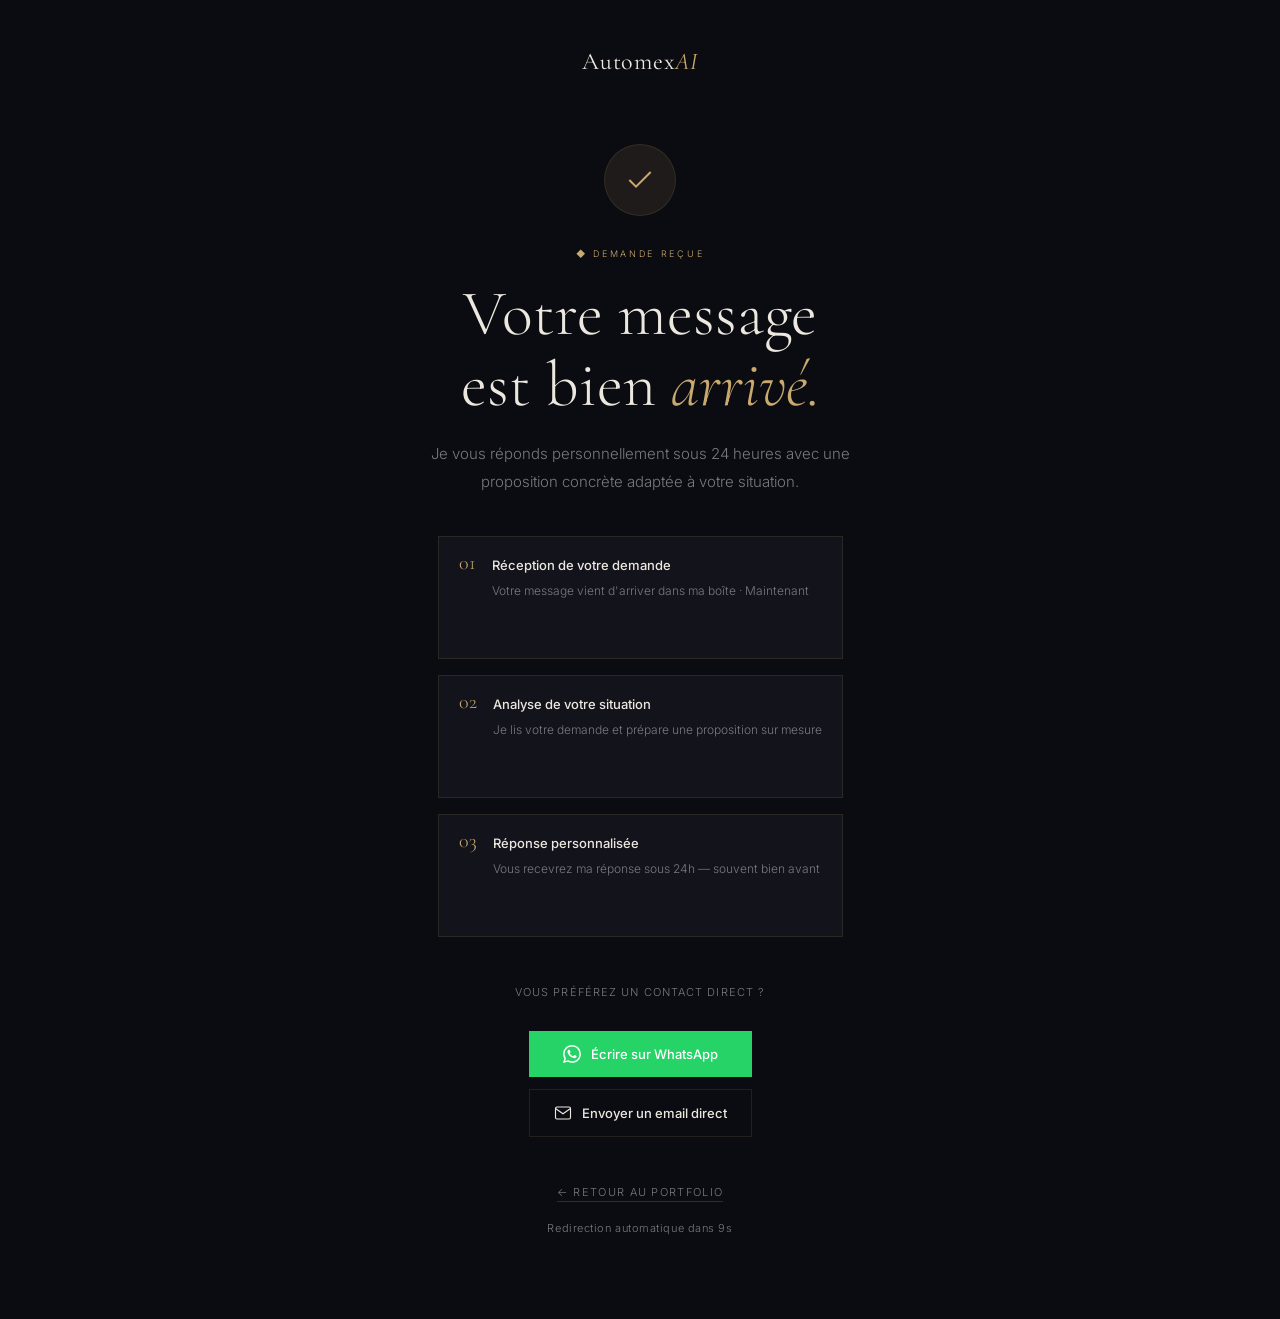
==== merci.html @ 5671d288 "Page merci + WhatsApp flottant + contacts directs" ====
<!DOCTYPE html>
<html lang="fr">
<head>
<meta charset="UTF-8"/>
<meta name="viewport" content="width=device-width, initial-scale=1.0"/>
<title>Demande reçue — Automex-AI</title>
<link rel="preconnect" href="https://fonts.googleapis.com"/>
<link href="https://fonts.googleapis.com/css2?family=Cormorant+Garamond:ital,wght@0,300;0,400;0,600;1,300;1,400;1,600&family=Inter:wght@300;400;500&display=swap" rel="stylesheet"/>
<style>
:root{
  --ink:#0B0C11;--ink2:#13141B;--ink3:#1C1D26;
  --parch:#EDE8DF;--parch2:#D8D2C6;
  --gold:#C9A96E;--gold3:#E8C98E;
  --muted:#7A7880;--border:rgba(201,169,110,0.12);
  --ff-ser:'Cormorant Garamond',Georgia,serif;
  --ff-body:'Inter',system-ui,sans-serif;
}
*{box-sizing:border-box;margin:0;padding:0}
body{
  background:var(--ink);color:var(--parch);
  font-family:var(--ff-body);font-weight:300;
  min-height:100vh;display:flex;flex-direction:column;
  align-items:center;justify-content:center;
  padding:40px 24px;text-align:center;
}
.logo{
  font-family:var(--ff-ser);font-size:24px;font-weight:400;
  color:var(--parch);margin-bottom:60px;letter-spacing:0.03em;
}
.logo em{font-style:italic;color:var(--gold)}
.icon{
  width:72px;height:72px;border-radius:50%;
  background:rgba(201,169,110,0.1);border:1px solid var(--border);
  display:flex;align-items:center;justify-content:center;
  margin:0 auto 32px;
}
.icon svg{color:var(--gold)}
.orn{font-size:9px;letter-spacing:0.3em;text-transform:uppercase;color:var(--gold);margin-bottom:20px;display:block}
h1{
  font-family:var(--ff-ser);font-size:clamp(36px,6vw,64px);
  font-weight:300;line-height:1.1;margin-bottom:20px;
}
h1 em{font-style:italic;color:var(--gold)}
p{font-size:15px;line-height:1.85;color:var(--muted);max-width:480px;margin:0 auto 40px}

.steps{
  display:flex;flex-direction:column;gap:16px;
  max-width:420px;margin:0 auto 48px;text-align:left;
}
.step{
  display:flex;gap:16px;align-items:flex-start;
  background:var(--ink2);border:1px solid var(--border);
  padding:16px 20px;
}
.step-num{
  font-family:var(--ff-ser);font-size:20px;font-weight:300;
  color:var(--gold);line-height:1;flex-shrink:0;
}
.step-text p:first-child{
  font-size:13px;font-weight:500;color:var(--parch);margin-bottom:3px;
}
.step-text p:last-child{font-size:12px;color:var(--muted)}

.divider{
  display:flex;align-items:center;gap:16px;
  max-width:420px;margin:0 auto 32px;
}
.div-line{flex:1;height:1px;background:var(--border)}
.div-text{font-size:11px;letter-spacing:0.1em;text-transform:uppercase;color:var(--muted)}

.contacts{display:flex;flex-direction:column;gap:12px;max-width:420px;margin:0 auto 48px}
.contact-btn{
  display:flex;align-items:center;justify-content:center;gap:10px;
  padding:14px 24px;font-size:13px;font-weight:500;
  text-decoration:none;transition:all 0.2s;
}
.btn-whatsapp{
  background:#25D366;color:#fff;
}
.btn-whatsapp:hover{background:#1ebe5d}
.btn-email{
  border:1px solid var(--border);color:var(--parch);
}
.btn-email:hover{border-color:var(--gold);color:var(--gold)}

.back{
  font-size:11px;letter-spacing:0.12em;text-transform:uppercase;
  color:var(--muted);text-decoration:none;
  border-bottom:1px solid rgba(201,169,110,0.2);
  padding-bottom:2px;transition:color 0.2s;
}
.back:hover{color:var(--gold)}

/* Auto-redirect countdown */
.countdown{
  font-size:11px;color:var(--muted);margin-top:16px;
  letter-spacing:0.05em;
}
</style>
</head>
<body>

<p class="logo">Automex<em>AI</em></p>

<div class="icon">
  <svg width="32" height="32" viewBox="0 0 24 24" fill="none" stroke="currentColor" stroke-width="1.5">
    <path d="M20 6L9 17l-5-5"/>
  </svg>
</div>

<span class="orn">◆ Demande reçue</span>

<h1>Votre message<br>est bien <em>arrivé.</em></h1>

<p>Je vous réponds personnellement sous 24 heures avec une proposition concrète adaptée à votre situation.</p>

<div class="steps">
  <div class="step">
    <span class="step-num">01</span>
    <div class="step-text">
      <p>Réception de votre demande</p>
      <p>Votre message vient d'arriver dans ma boîte · Maintenant</p>
    </div>
  </div>
  <div class="step">
    <span class="step-num">02</span>
    <div class="step-text">
      <p>Analyse de votre situation</p>
      <p>Je lis votre demande et prépare une proposition sur mesure</p>
    </div>
  </div>
  <div class="step">
    <span class="step-num">03</span>
    <div class="step-text">
      <p>Réponse personnalisée</p>
      <p>Vous recevrez ma réponse sous 24h — souvent bien avant</p>
    </div>
  </div>
</div>

<div class="divider">
  <span class="div-line"></span>
  <span class="div-text">Vous préférez un contact direct ?</span>
  <span class="div-line"></span>
</div>

<div class="contacts">
  <a href="https://wa.me/22950131805?text=Bonjour%2C%20je%20viens%20de%20soumettre%20une%20demande%20sur%20votre%20portfolio%20Automex-AI%20et%20j%27aimerais%20en%20discuter." 
     target="_blank" class="contact-btn btn-whatsapp">
    <svg width="18" height="18" viewBox="0 0 24 24" fill="currentColor">
      <path d="M17.472 14.382c-.297-.149-1.758-.867-2.03-.967-.273-.099-.471-.148-.67.15-.197.297-.767.966-.94 1.164-.173.199-.347.223-.644.075-.297-.15-1.255-.463-2.39-1.475-.883-.788-1.48-1.761-1.653-2.059-.173-.297-.018-.458.13-.606.134-.133.298-.347.446-.52.149-.174.198-.298.298-.497.099-.198.05-.371-.025-.52-.075-.149-.669-1.612-.916-2.207-.242-.579-.487-.5-.669-.51-.173-.008-.371-.01-.57-.01-.198 0-.52.074-.792.372-.272.297-1.04 1.016-1.04 2.479 0 1.462 1.065 2.875 1.213 3.074.149.198 2.096 3.2 5.077 4.487.709.306 1.262.489 1.694.625.712.227 1.36.195 1.871.118.571-.085 1.758-.719 2.006-1.413.248-.694.248-1.289.173-1.413-.074-.124-.272-.198-.57-.347m-5.421 7.403h-.004a9.87 9.87 0 01-5.031-1.378l-.361-.214-3.741.982.998-3.648-.235-.374a9.86 9.86 0 01-1.51-5.26c.001-5.45 4.436-9.884 9.888-9.884 2.64 0 5.122 1.03 6.988 2.898a9.825 9.825 0 012.893 6.994c-.003 5.45-4.437 9.884-9.885 9.884m8.413-18.297A11.815 11.815 0 0012.05 0C5.495 0 .16 5.335.157 11.892c0 2.096.547 4.142 1.588 5.945L.057 24l6.305-1.654a11.882 11.882 0 005.683 1.448h.005c6.554 0 11.89-5.335 11.893-11.893a11.821 11.821 0 00-3.48-8.413z"/>
    </svg>
    Écrire sur WhatsApp
  </a>
  <a href="mailto:abdoulrazack607@gmail.com?subject=Demande%20de%20projet%20Automex-AI" 
     class="contact-btn btn-email">
    <svg width="18" height="18" viewBox="0 0 24 24" fill="none" stroke="currentColor" stroke-width="1.5">
      <path d="M4 4h16c1.1 0 2 .9 2 2v12c0 1.1-.9 2-2 2H4c-1.1 0-2-.9-2-2V6c0-1.1.9-2 2-2z"/>
      <polyline points="22,6 12,13 2,6"/>
    </svg>
    Envoyer un email direct
  </a>
</div>

<a href="/" class="back">← Retour au portfolio</a>
<p class="countdown" id="countdown">Redirection automatique dans <span id="sec">10</span>s</p>

<script>
let s = 10;
const el = document.getElementById('sec');
const timer = setInterval(() => {
  s--;
  el.textContent = s;
  if (s <= 0) { clearInterval(timer); window.location.href = '/'; }
}, 1000);
</script>
</body>
</html>
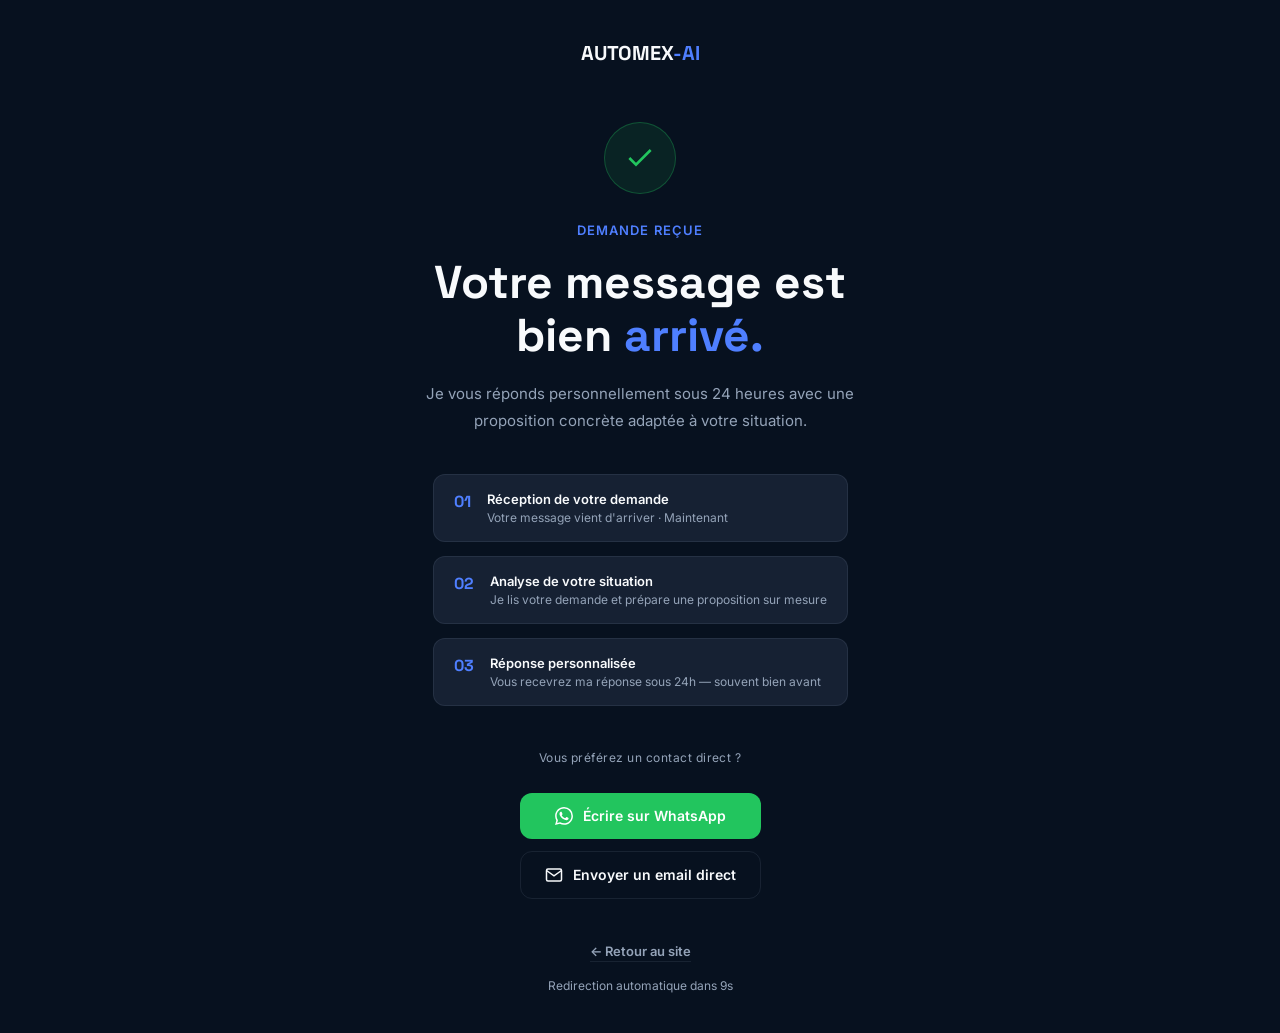
==== commit abf43efd: "Refonte complete du site avec nouvelle identite visuelle Nouvelle palette dark/bleu (#4F7FFF), Space" ====
--- a/merci.html
+++ b/merci.html
@@ -5,136 +5,88 @@
 <meta name="viewport" content="width=device-width, initial-scale=1.0"/>
 <title>Demande reçue — Automex-AI</title>
 <link rel="preconnect" href="https://fonts.googleapis.com"/>
-<link href="https://fonts.googleapis.com/css2?family=Cormorant+Garamond:ital,wght@0,300;0,400;0,600;1,300;1,400;1,600&family=Inter:wght@300;400;500&display=swap" rel="stylesheet"/>
+<link href="https://fonts.googleapis.com/css2?family=Space+Grotesk:wght@600;700&family=Inter:wght@400;500;600&display=swap" rel="stylesheet"/>
 <style>
 :root{
-  --ink:#0B0C11;--ink2:#13141B;--ink3:#1C1D26;
-  --parch:#EDE8DF;--parch2:#D8D2C6;
-  --gold:#C9A96E;--gold3:#E8C98E;
-  --muted:#7A7880;--border:rgba(201,169,110,0.12);
-  --ff-ser:'Cormorant Garamond',Georgia,serif;
-  --ff-body:'Inter',system-ui,sans-serif;
+  --bg:#07111F;--surface:#101827;--card:#162133;
+  --card-border:rgba(148,163,184,0.12);
+  --blue:#4F7FFF;--text:#F8FAFC;--text-2:#94A3B8;--success:#22C55E;
+  --ff-head:'Space Grotesk',sans-serif;--ff-body:'Inter',system-ui,sans-serif;
 }
 *{box-sizing:border-box;margin:0;padding:0}
 body{
-  background:var(--ink);color:var(--parch);
-  font-family:var(--ff-body);font-weight:300;
-  min-height:100vh;display:flex;flex-direction:column;
-  align-items:center;justify-content:center;
+  background:var(--bg);color:var(--text);font-family:var(--ff-body);
+  min-height:100vh;display:flex;flex-direction:column;align-items:center;justify-content:center;
   padding:40px 24px;text-align:center;
 }
-.logo{
-  font-family:var(--ff-ser);font-size:24px;font-weight:400;
-  color:var(--parch);margin-bottom:60px;letter-spacing:0.03em;
+.logo{font-family:var(--ff-head);font-size:20px;font-weight:700;margin-bottom:56px}
+.logo span{color:var(--blue)}
+.icon{
+  width:72px;height:72px;border-radius:50%;background:rgba(34,197,94,0.1);
+  border:1px solid rgba(34,197,94,0.3);display:flex;align-items:center;justify-content:center;
+  margin:0 auto 28px;
 }
-.logo em{font-style:italic;color:var(--gold)}
-.icon{
-  width:72px;height:72px;border-radius:50%;
-  background:rgba(201,169,110,0.1);border:1px solid var(--border);
-  display:flex;align-items:center;justify-content:center;
-  margin:0 auto 32px;
-}
-.icon svg{color:var(--gold)}
-.orn{font-size:9px;letter-spacing:0.3em;text-transform:uppercase;color:var(--gold);margin-bottom:20px;display:block}
-h1{
-  font-family:var(--ff-ser);font-size:clamp(36px,6vw,64px);
-  font-weight:300;line-height:1.1;margin-bottom:20px;
-}
-h1 em{font-style:italic;color:var(--gold)}
-p{font-size:15px;line-height:1.85;color:var(--muted);max-width:480px;margin:0 auto 40px}
+.icon svg{color:var(--success)}
+.orn{font-size:13px;font-weight:600;color:var(--blue);text-transform:uppercase;letter-spacing:0.08em;margin-bottom:18px;display:block}
+h1{font-family:var(--ff-head);font-size:clamp(30px,5vw,46px);font-weight:700;line-height:1.15;margin-bottom:18px}
+h1 span{color:var(--blue)}
+p.lead{font-size:15px;line-height:1.8;color:var(--text-2);max-width:460px;margin:0 auto 40px}
 
-.steps{
-  display:flex;flex-direction:column;gap:16px;
-  max-width:420px;margin:0 auto 48px;text-align:left;
-}
-.step{
-  display:flex;gap:16px;align-items:flex-start;
-  background:var(--ink2);border:1px solid var(--border);
-  padding:16px 20px;
-}
-.step-num{
-  font-family:var(--ff-ser);font-size:20px;font-weight:300;
-  color:var(--gold);line-height:1;flex-shrink:0;
-}
-.step-text p:first-child{
-  font-size:13px;font-weight:500;color:var(--parch);margin-bottom:3px;
-}
-.step-text p:last-child{font-size:12px;color:var(--muted)}
+.steps{display:flex;flex-direction:column;gap:14px;max-width:420px;margin:0 auto 44px;text-align:left}
+.step{display:flex;gap:16px;align-items:flex-start;background:var(--card);border:1px solid var(--card-border);border-radius:12px;padding:16px 20px}
+.step-num{font-family:var(--ff-head);font-size:16px;font-weight:700;color:var(--blue);flex-shrink:0}
+.step-text p:first-child{font-size:13px;font-weight:600;margin-bottom:3px}
+.step-text p:last-child{font-size:12px;color:var(--text-2)}
 
-.divider{
-  display:flex;align-items:center;gap:16px;
-  max-width:420px;margin:0 auto 32px;
-}
-.div-line{flex:1;height:1px;background:var(--border)}
-.div-text{font-size:11px;letter-spacing:0.1em;text-transform:uppercase;color:var(--muted)}
+.divider{display:flex;align-items:center;gap:16px;max-width:420px;margin:0 auto 28px}
+.div-line{flex:1;height:1px;background:var(--card-border)}
+.div-text{font-size:12px;letter-spacing:0.04em;color:var(--text-2)}
 
-.contacts{display:flex;flex-direction:column;gap:12px;max-width:420px;margin:0 auto 48px}
+.contacts{display:flex;flex-direction:column;gap:12px;max-width:420px;margin:0 auto 44px}
 .contact-btn{
   display:flex;align-items:center;justify-content:center;gap:10px;
-  padding:14px 24px;font-size:13px;font-weight:500;
+  padding:14px 24px;font-size:14px;font-weight:600;border-radius:12px;
   text-decoration:none;transition:all 0.2s;
 }
-.btn-whatsapp{
-  background:#25D366;color:#fff;
-}
-.btn-whatsapp:hover{background:#1ebe5d}
-.btn-email{
-  border:1px solid var(--border);color:var(--parch);
-}
-.btn-email:hover{border-color:var(--gold);color:var(--gold)}
+.btn-whatsapp{background:var(--success);color:#fff}
+.btn-whatsapp:hover{background:#1ea851}
+.btn-email{border:1px solid var(--card-border);color:var(--text)}
+.btn-email:hover{border-color:var(--blue);color:var(--blue)}
 
 .back{
-  font-size:11px;letter-spacing:0.12em;text-transform:uppercase;
-  color:var(--muted);text-decoration:none;
-  border-bottom:1px solid rgba(201,169,110,0.2);
-  padding-bottom:2px;transition:color 0.2s;
+  font-size:13px;font-weight:600;color:var(--text-2);text-decoration:none;
+  border-bottom:1px solid var(--card-border);padding-bottom:2px;transition:color 0.2s;
 }
-.back:hover{color:var(--gold)}
-
-/* Auto-redirect countdown */
-.countdown{
-  font-size:11px;color:var(--muted);margin-top:16px;
-  letter-spacing:0.05em;
-}
+.back:hover{color:var(--blue)}
+.countdown{font-size:12px;color:var(--text-2);margin-top:16px}
 </style>
 </head>
 <body>
 
-<p class="logo">Automex<em>AI</em></p>
+<p class="logo">AUTOMEX<span>-AI</span></p>
 
 <div class="icon">
-  <svg width="32" height="32" viewBox="0 0 24 24" fill="none" stroke="currentColor" stroke-width="1.5">
-    <path d="M20 6L9 17l-5-5"/>
-  </svg>
+  <svg width="32" height="32" viewBox="0 0 24 24" fill="none" stroke="currentColor" stroke-width="2"><path d="M20 6 9 17l-5-5"/></svg>
 </div>
 
-<span class="orn">◆ Demande reçue</span>
+<span class="orn">Demande reçue</span>
 
-<h1>Votre message<br>est bien <em>arrivé.</em></h1>
+<h1>Votre message est<br>bien <span>arrivé.</span></h1>
 
-<p>Je vous réponds personnellement sous 24 heures avec une proposition concrète adaptée à votre situation.</p>
+<p class="lead">Je vous réponds personnellement sous 24 heures avec une proposition concrète adaptée à votre situation.</p>
 
 <div class="steps">
   <div class="step">
     <span class="step-num">01</span>
-    <div class="step-text">
-      <p>Réception de votre demande</p>
-      <p>Votre message vient d'arriver dans ma boîte · Maintenant</p>
-    </div>
+    <div class="step-text"><p>Réception de votre demande</p><p>Votre message vient d'arriver · Maintenant</p></div>
   </div>
   <div class="step">
     <span class="step-num">02</span>
-    <div class="step-text">
-      <p>Analyse de votre situation</p>
-      <p>Je lis votre demande et prépare une proposition sur mesure</p>
-    </div>
+    <div class="step-text"><p>Analyse de votre situation</p><p>Je lis votre demande et prépare une proposition sur mesure</p></div>
   </div>
   <div class="step">
     <span class="step-num">03</span>
-    <div class="step-text">
-      <p>Réponse personnalisée</p>
-      <p>Vous recevrez ma réponse sous 24h — souvent bien avant</p>
-    </div>
+    <div class="step-text"><p>Réponse personnalisée</p><p>Vous recevrez ma réponse sous 24h — souvent bien avant</p></div>
   </div>
 </div>
 
@@ -145,25 +97,18 @@
 </div>
 
 <div class="contacts">
-  <a href="https://wa.me/22950131805?text=Bonjour%2C%20je%20viens%20de%20soumettre%20une%20demande%20sur%20votre%20portfolio%20Automex-AI%20et%20j%27aimerais%20en%20discuter." 
-     target="_blank" class="contact-btn btn-whatsapp">
-    <svg width="18" height="18" viewBox="0 0 24 24" fill="currentColor">
-      <path d="M17.472 14.382c-.297-.149-1.758-.867-2.03-.967-.273-.099-.471-.148-.67.15-.197.297-.767.966-.94 1.164-.173.199-.347.223-.644.075-.297-.15-1.255-.463-2.39-1.475-.883-.788-1.48-1.761-1.653-2.059-.173-.297-.018-.458.13-.606.134-.133.298-.347.446-.52.149-.174.198-.298.298-.497.099-.198.05-.371-.025-.52-.075-.149-.669-1.612-.916-2.207-.242-.579-.487-.5-.669-.51-.173-.008-.371-.01-.57-.01-.198 0-.52.074-.792.372-.272.297-1.04 1.016-1.04 2.479 0 1.462 1.065 2.875 1.213 3.074.149.198 2.096 3.2 5.077 4.487.709.306 1.262.489 1.694.625.712.227 1.36.195 1.871.118.571-.085 1.758-.719 2.006-1.413.248-.694.248-1.289.173-1.413-.074-.124-.272-.198-.57-.347m-5.421 7.403h-.004a9.87 9.87 0 01-5.031-1.378l-.361-.214-3.741.982.998-3.648-.235-.374a9.86 9.86 0 01-1.51-5.26c.001-5.45 4.436-9.884 9.888-9.884 2.64 0 5.122 1.03 6.988 2.898a9.825 9.825 0 012.893 6.994c-.003 5.45-4.437 9.884-9.885 9.884m8.413-18.297A11.815 11.815 0 0012.05 0C5.495 0 .16 5.335.157 11.892c0 2.096.547 4.142 1.588 5.945L.057 24l6.305-1.654a11.882 11.882 0 005.683 1.448h.005c6.554 0 11.89-5.335 11.893-11.893a11.821 11.821 0 00-3.48-8.413z"/>
-    </svg>
+  <a href="https://wa.me/22950131805?text=Bonjour%2C%20je%20viens%20de%20soumettre%20une%20demande%20sur%20votre%20site%20Automex-AI%20et%20j%27aimerais%20en%20discuter." target="_blank" class="contact-btn btn-whatsapp">
+    <svg width="18" height="18" viewBox="0 0 24 24" fill="currentColor"><path d="M17.472 14.382c-.297-.149-1.758-.867-2.03-.967-.273-.099-.471-.148-.67.15-.197.297-.767.966-.94 1.164-.173.199-.347.223-.644.075-.297-.15-1.255-.463-2.39-1.475-.883-.788-1.48-1.761-1.653-2.059-.173-.297-.018-.458.13-.606.134-.133.298-.347.446-.52.149-.174.198-.298.298-.497.099-.198.05-.371-.025-.52-.075-.149-.669-1.612-.916-2.207-.242-.579-.487-.5-.669-.51-.173-.008-.371-.01-.57-.01-.198 0-.52.074-.792.372-.272.297-1.04 1.016-1.04 2.479 0 1.462 1.065 2.875 1.213 3.074.149.198 2.096 3.2 5.077 4.487.709.306 1.262.489 1.694.625.712.227 1.36.195 1.871.118.571-.085 1.758-.719 2.006-1.413.248-.694.248-1.289.173-1.413-.074-.124-.272-.198-.57-.347m-5.421 7.403h-.004a9.87 9.87 0 0 1-5.031-1.378l-.361-.214-3.741.982.998-3.648-.235-.374a9.86 9.86 0 0 1-1.51-5.26c.001-5.45 4.436-9.884 9.888-9.884 2.64 0 5.122 1.03 6.988 2.898a9.825 9.825 0 0 1 2.893 6.994c-.003 5.45-4.437 9.884-9.885 9.884m8.413-18.297A11.815 11.815 0 0 0 12.05 0C5.495 0 .16 5.335.157 11.892c0 2.096.547 4.142 1.588 5.945L.057 24l6.305-1.654a11.882 11.882 0 0 0 5.683 1.448h.005c6.554 0 11.89-5.335 11.893-11.893a11.821 11.821 0 0 0-3.48-8.413z"/></svg>
     Écrire sur WhatsApp
   </a>
-  <a href="mailto:abdoulrazack607@gmail.com?subject=Demande%20de%20projet%20Automex-AI" 
-     class="contact-btn btn-email">
-    <svg width="18" height="18" viewBox="0 0 24 24" fill="none" stroke="currentColor" stroke-width="1.5">
-      <path d="M4 4h16c1.1 0 2 .9 2 2v12c0 1.1-.9 2-2 2H4c-1.1 0-2-.9-2-2V6c0-1.1.9-2 2-2z"/>
-      <polyline points="22,6 12,13 2,6"/>
-    </svg>
+  <a href="mailto:abdoulrazack607@gmail.com?subject=Demande%20de%20projet%20Automex-AI" class="contact-btn btn-email">
+    <svg width="18" height="18" viewBox="0 0 24 24" fill="none" stroke="currentColor" stroke-width="2"><path d="M4 4h16c1.1 0 2 .9 2 2v12c0 1.1-.9 2-2 2H4c-1.1 0-2-.9-2-2V6c0-1.1.9-2 2-2Z"/><polyline points="22 6 12 13 2 6"/></svg>
     Envoyer un email direct
   </a>
 </div>
 
-<a href="/" class="back">← Retour au portfolio</a>
-<p class="countdown" id="countdown">Redirection automatique dans <span id="sec">10</span>s</p>
+<a href="/" class="back">← Retour au site</a>
+<p class="countdown">Redirection automatique dans <span id="sec">10</span>s</p>
 
 <script>
 let s = 10;
